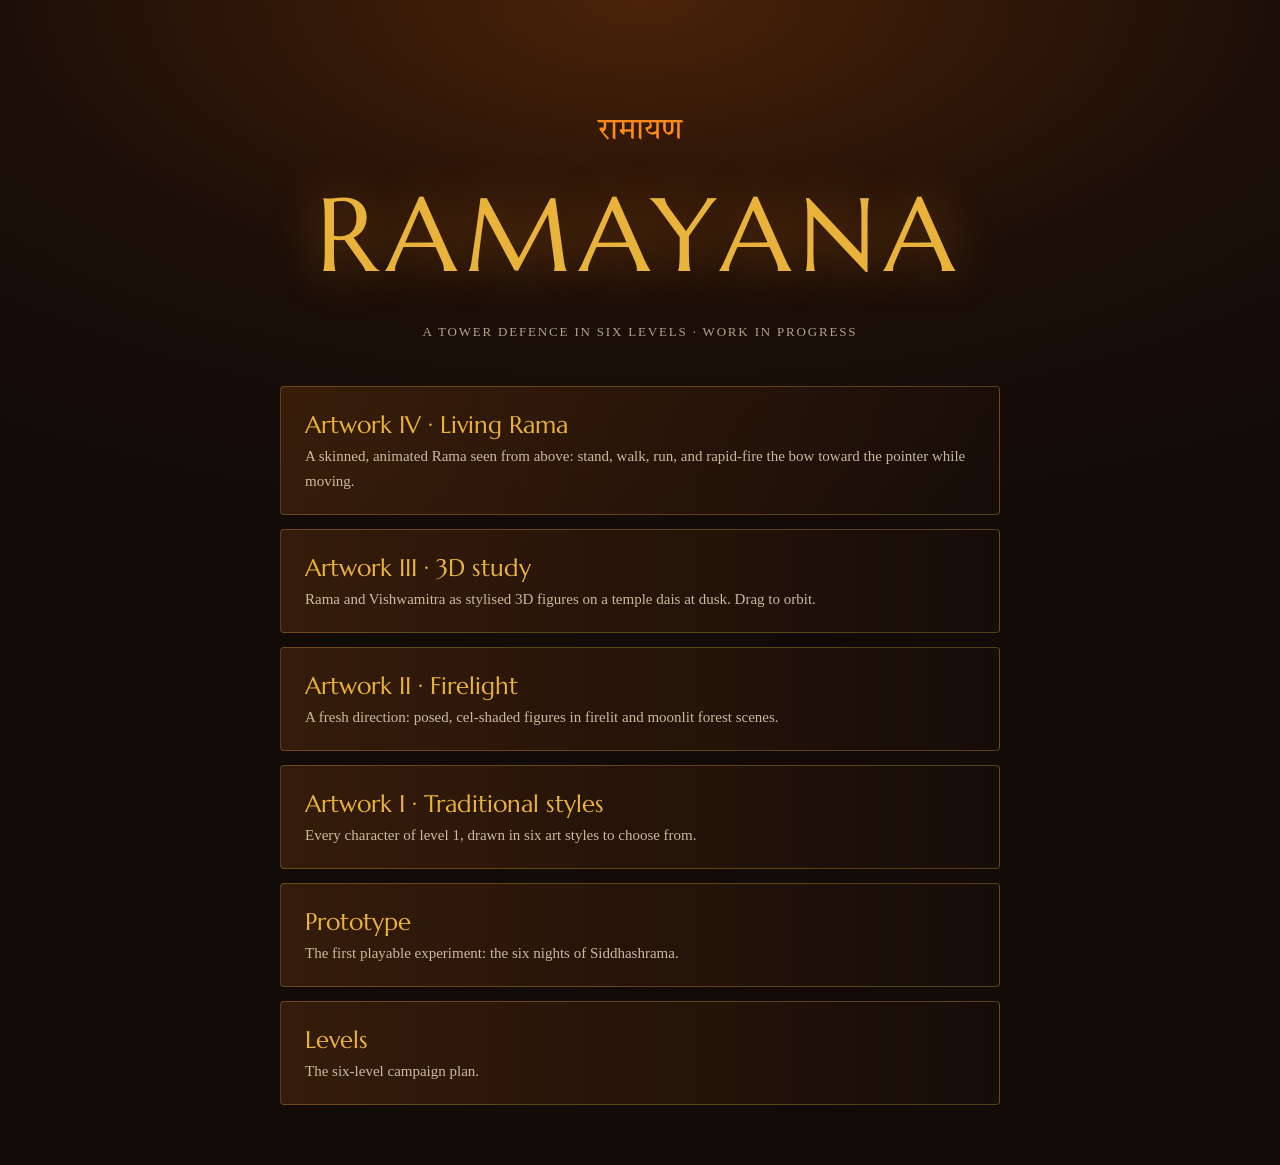
==== index.html @ 4fa5e2fd "Ramayana tower defence: prototype, art studies and animated character sandbox Co-Authored-By: Claude" ====
<!doctype html>
<html lang="en">
<head>
<meta charset="utf-8">
<meta name="viewport" content="width=device-width,initial-scale=1">
<title>Ramayana: The Six Nights</title>
<link href="https://fonts.googleapis.com/css2?family=Marcellus&family=Tiro+Devanagari+Sanskrit&display=swap" rel="stylesheet">
<link rel="stylesheet" href="site.css?v=7">
</head>
<body class="home">
<main>
  <p class="dev" lang="sa">रामायण</p>
  <h1>RAMAYANA</h1>
  <p class="tag">A tower defence in six levels · work in progress</p>
  <nav>
    <a href="rama-live.html"><b>Artwork IV · Living Rama</b><span>A skinned, animated Rama seen from above: stand, walk, run, and rapid-fire the bow toward the pointer while moving.</span></a>
    <a href="art3d.html"><b>Artwork III · 3D study</b><span>Rama and Vishwamitra as stylised 3D figures on a temple dais at dusk. Drag to orbit.</span></a>
    <a href="firelight.html"><b>Artwork II · Firelight</b><span>A fresh direction: posed, cel-shaded figures in firelit and moonlit forest scenes.</span></a>
    <a href="art.html"><b>Artwork I · Traditional styles</b><span>Every character of level 1, drawn in six art styles to choose from.</span></a>
    <a href="game.html"><b>Prototype</b><span>The first playable experiment: the six nights of Siddhashrama.</span></a>
    <a href="levels.html"><b>Levels</b><span>The six-level campaign plan.</span></a>
  </nav>
</main>
</body>
</html>
---- site.css ----
:root { --gold: #e9b23a; --ink: #120b08; --paper: #f1e3c4; --saffron: #ff8a1a; --line: rgba(233, 178, 58, .3); }
* { box-sizing: border-box; }
html { background: var(--ink); }
body { margin: 0; min-height: 100vh; color: var(--paper); font: 16px/1.55 Georgia, serif;
  background: radial-gradient(ellipse 90% 60% at 50% 0, #4a2208 0, #1c0f08 55%, var(--ink) 100%) fixed; }
h1, h2, b, .tabs button, nav a b { font-family: Marcellus, Georgia, serif; font-weight: 400; }
a { color: var(--gold); }
.dev { font-family: 'Tiro Devanagari Sanskrit', serif; }

/* home */
.home main { max-width: 760px; margin: 0 auto; padding: 12vh 20px 60px; text-align: center; }
.home .dev { font-size: 30px; color: var(--saffron); margin: 0; }
.home h1 { font-size: clamp(48px, 12vw, 104px); letter-spacing: .08em; margin: 0; color: var(--gold); text-shadow: 0 0 50px rgba(255, 140, 30, .45); }
.tag { letter-spacing: .14em; text-transform: uppercase; font-size: 13px; opacity: .7; margin: 6px 0 44px; }
nav { display: grid; gap: 14px; text-align: left; }
nav a { display: block; padding: 20px 24px; border: 1px solid var(--line); border-radius: 4px; text-decoration: none; color: var(--paper);
  background: linear-gradient(90deg, rgba(120, 60, 15, .35), rgba(40, 20, 10, .2)); transition: border-color .2s, transform .2s; }
nav a:hover { border-color: var(--gold); transform: translateX(4px); }
nav a b { display: block; font-size: 24px; color: var(--gold); }
nav a span { opacity: .8; font-size: 15px; }

/* inner pages */
.page header { max-width: 1280px; margin: 0 auto; padding: 26px 20px 8px; }
.page header a { font-size: 14px; text-decoration: none; letter-spacing: .08em; }
.page h1 { font-size: clamp(30px, 5vw, 46px); margin: 6px 0 2px; color: var(--gold); letter-spacing: .04em; }
.page .lede { max-width: 720px; opacity: .85; margin: 0 0 18px; }
.tabs { display: flex; flex-wrap: wrap; gap: 8px; }
.tabs button { padding: 9px 16px; font-size: 16px; border-radius: 3px; cursor: pointer; color: var(--paper); background: rgba(90, 45, 12, .4); border: 1px solid var(--line); }
.tabs button.on { background: var(--gold); color: var(--ink); border-color: var(--gold); }
.about { max-width: 1280px; margin: 0 auto; padding: 14px 20px 0; }
.about h2 { margin: 0; font-size: 24px; color: var(--paper); }
.about h2 small { font: 14px Georgia, serif; color: var(--saffron); letter-spacing: .06em; margin-left: 10px; }
.about p { max-width: 760px; margin: 4px 0 0; opacity: .82; font-size: 15px; }
.grid { max-width: 1280px; margin: 0 auto; padding: 18px 20px 70px; display: grid; gap: 18px; grid-template-columns: repeat(auto-fill, minmax(215px, 1fr)); }
.card { margin: 0; }
.card svg { display: block; width: 100%; height: auto; border-radius: 3px; box-shadow: 0 10px 30px rgba(0, 0, 0, .55); }
.card figcaption { padding: 9px 2px 0; }
.card b { font-size: 19px; color: var(--gold); }
.card .dev { margin-left: 8px; color: var(--saffron); font-size: 16px; }
.card small { display: block; opacity: .75; font-size: 13.5px; line-height: 1.35; }
.grid.compare { grid-template-columns: repeat(6, minmax(140px, 1fr)); overflow-x: auto; }
table { border-collapse: collapse; width: 100%; font-size: 15px; }
th, td { text-align: left; padding: 10px 12px; border-bottom: 1px solid var(--line); vertical-align: top; }
th { font-family: Marcellus, serif; font-weight: 400; color: var(--gold); }
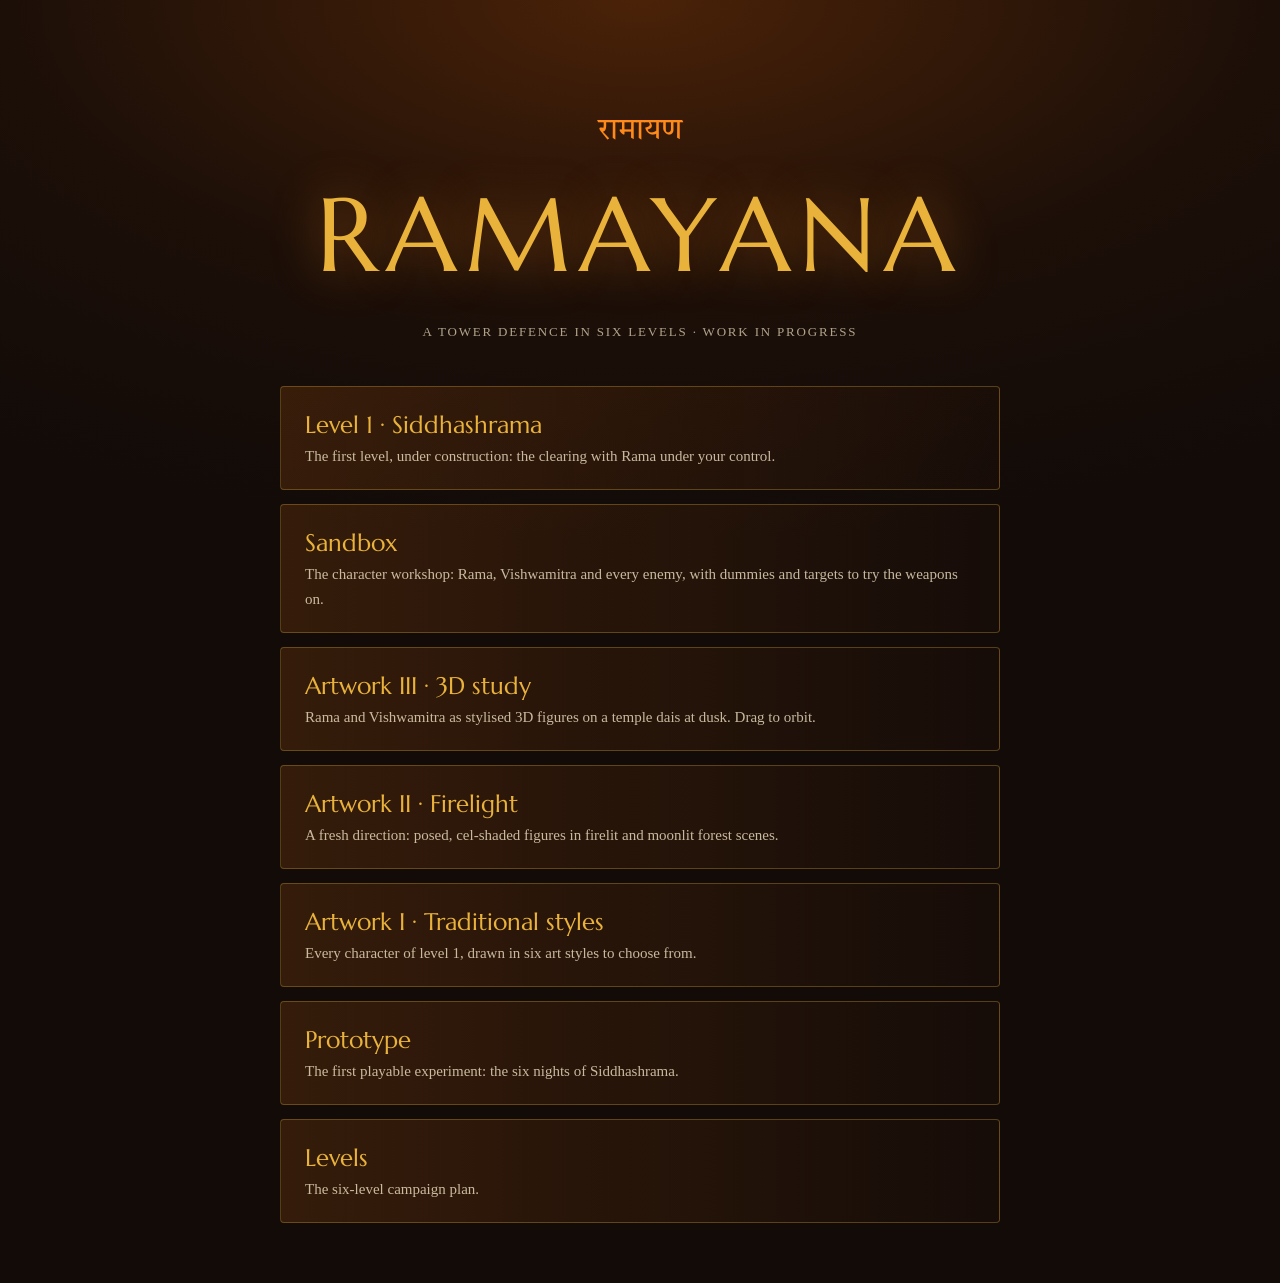
==== commit cc86bca4: "Split the game into shared files; sandbox and level 1 pages; collision; Lakshmana with auto control " ====
--- a/index.html
+++ b/index.html
@@ -13,7 +13,8 @@
   <h1>RAMAYANA</h1>
   <p class="tag">A tower defence in six levels · work in progress</p>
   <nav>
-    <a href="rama-live.html"><b>Artwork IV · Living Rama</b><span>A skinned, animated Rama seen from above: stand, walk, run, and rapid-fire the bow toward the pointer while moving.</span></a>
+    <a href="level1.html"><b>Level 1 · Siddhashrama</b><span>The first level, under construction: the clearing with Rama under your control.</span></a>
+    <a href="sandbox.html"><b>Sandbox</b><span>The character workshop: Rama, Vishwamitra and every enemy, with dummies and targets to try the weapons on.</span></a>
     <a href="art3d.html"><b>Artwork III · 3D study</b><span>Rama and Vishwamitra as stylised 3D figures on a temple dais at dusk. Drag to orbit.</span></a>
     <a href="firelight.html"><b>Artwork II · Firelight</b><span>A fresh direction: posed, cel-shaded figures in firelit and moonlit forest scenes.</span></a>
     <a href="art.html"><b>Artwork I · Traditional styles</b><span>Every character of level 1, drawn in six art styles to choose from.</span></a>
